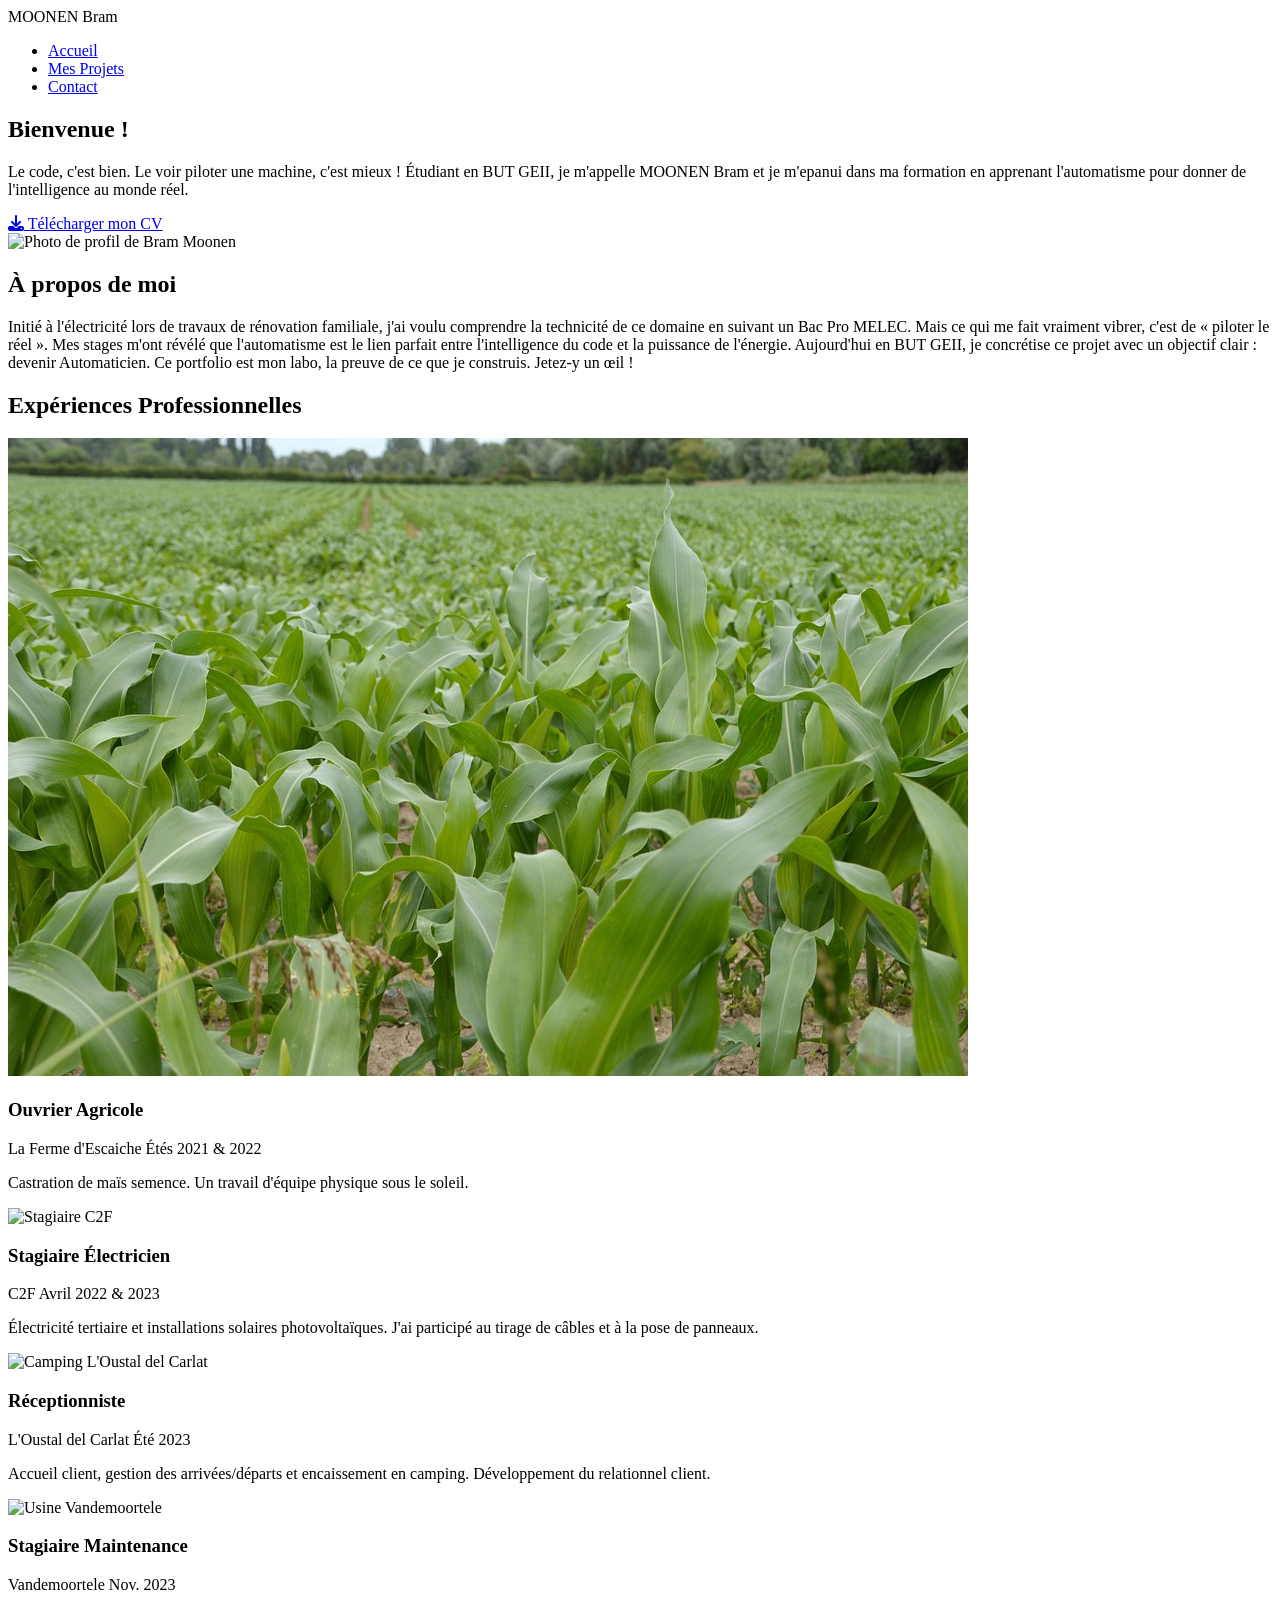
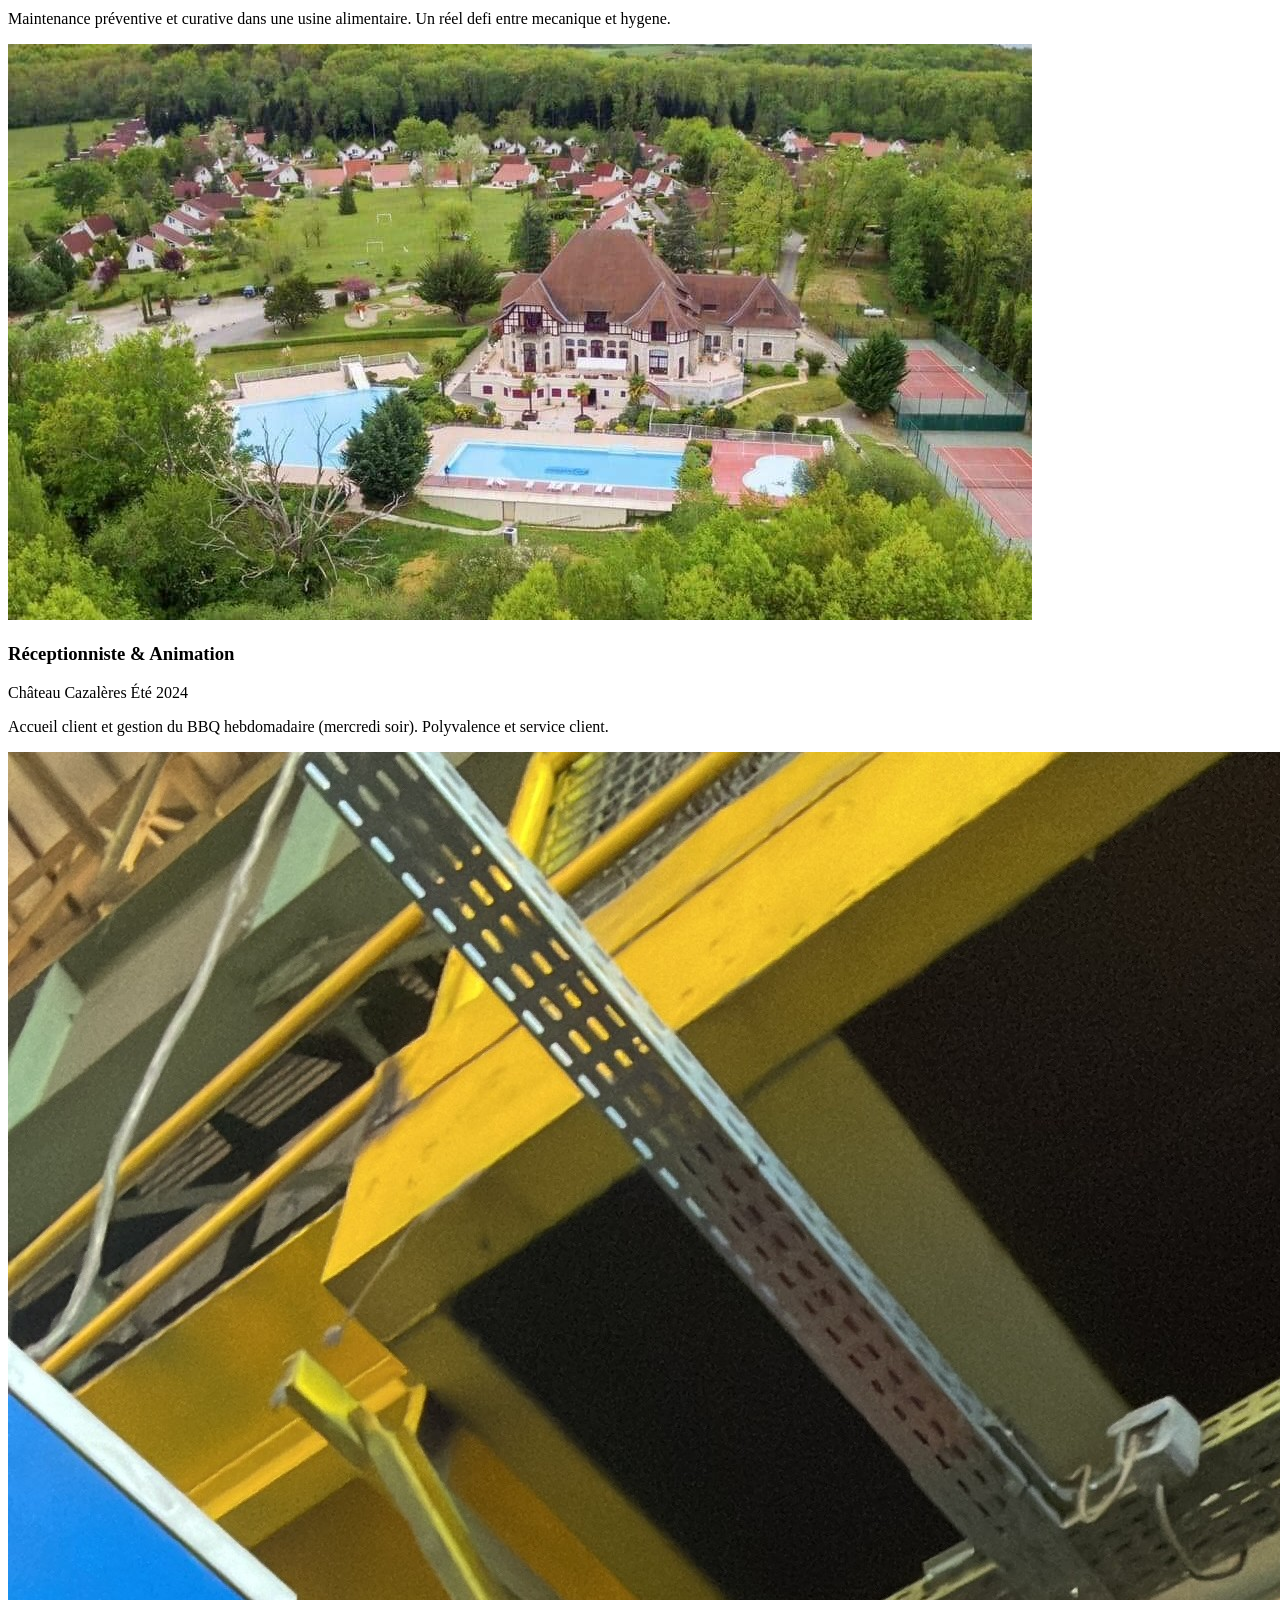
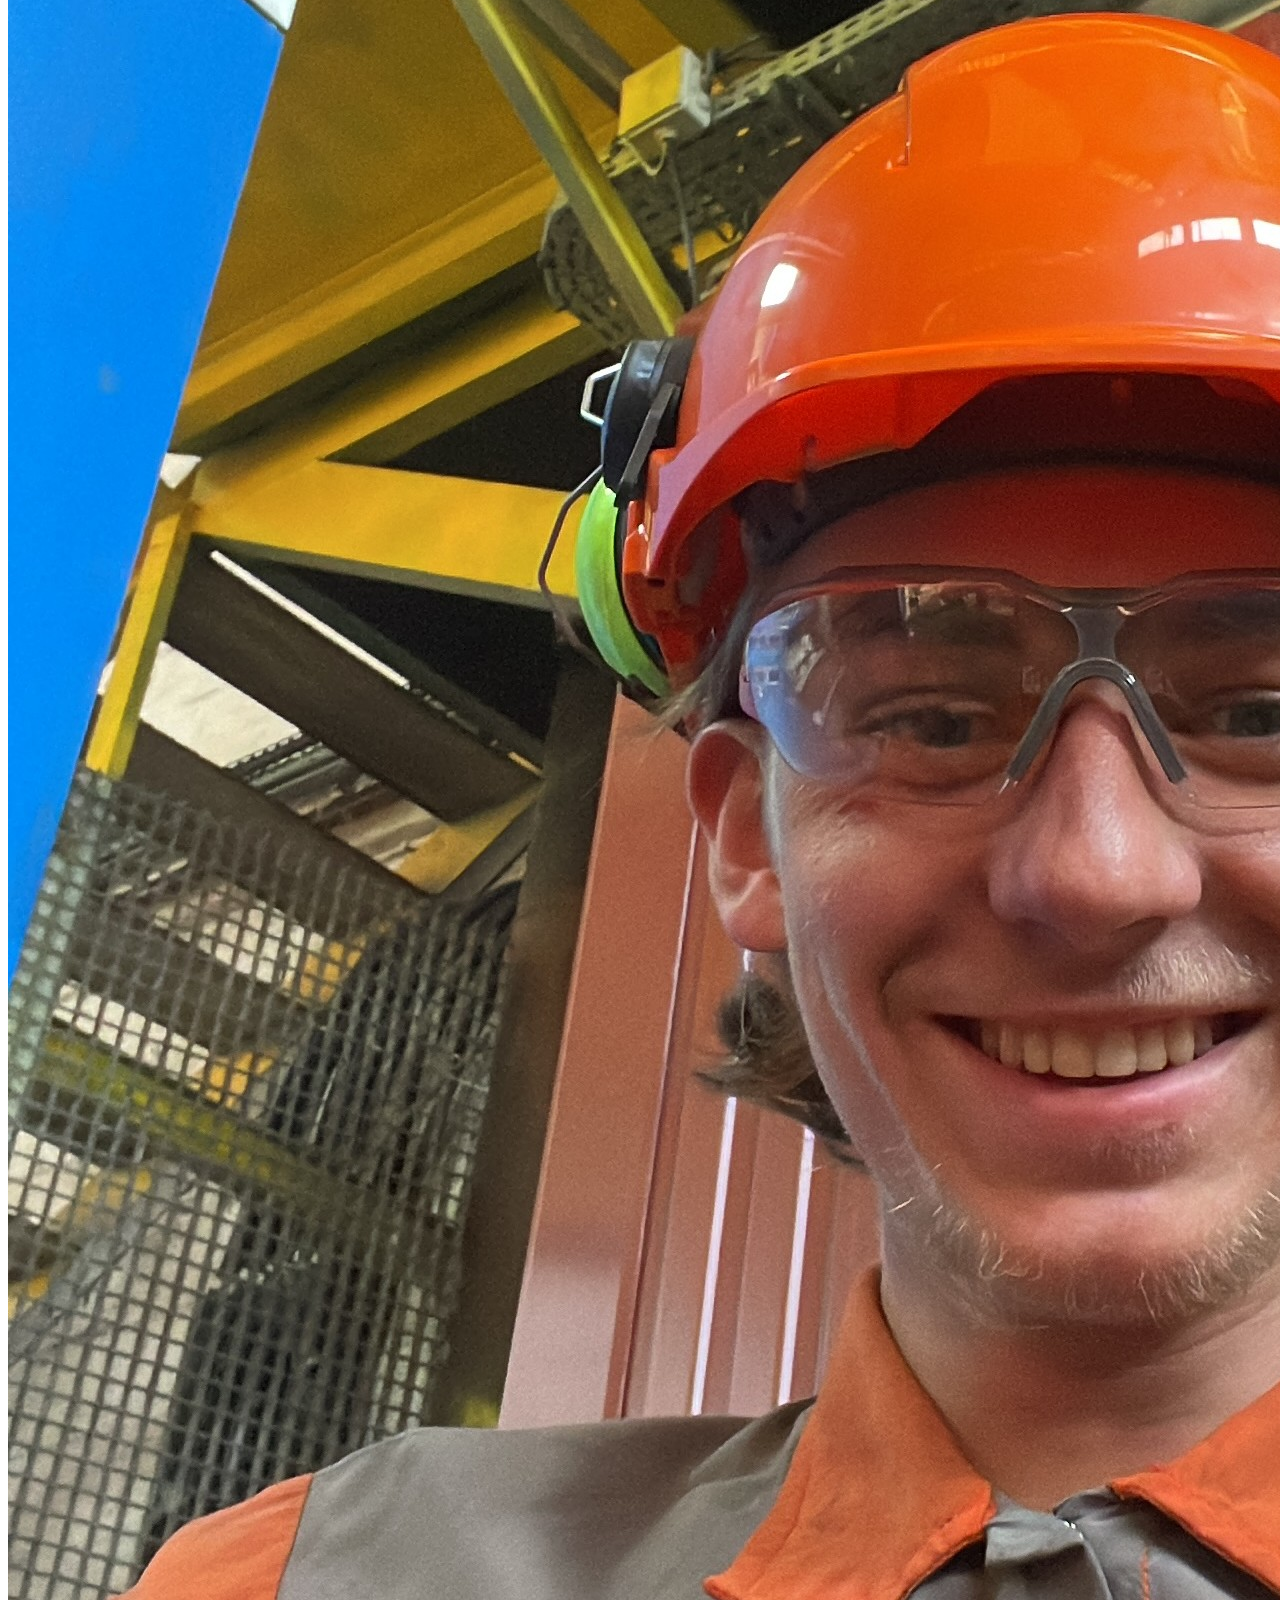
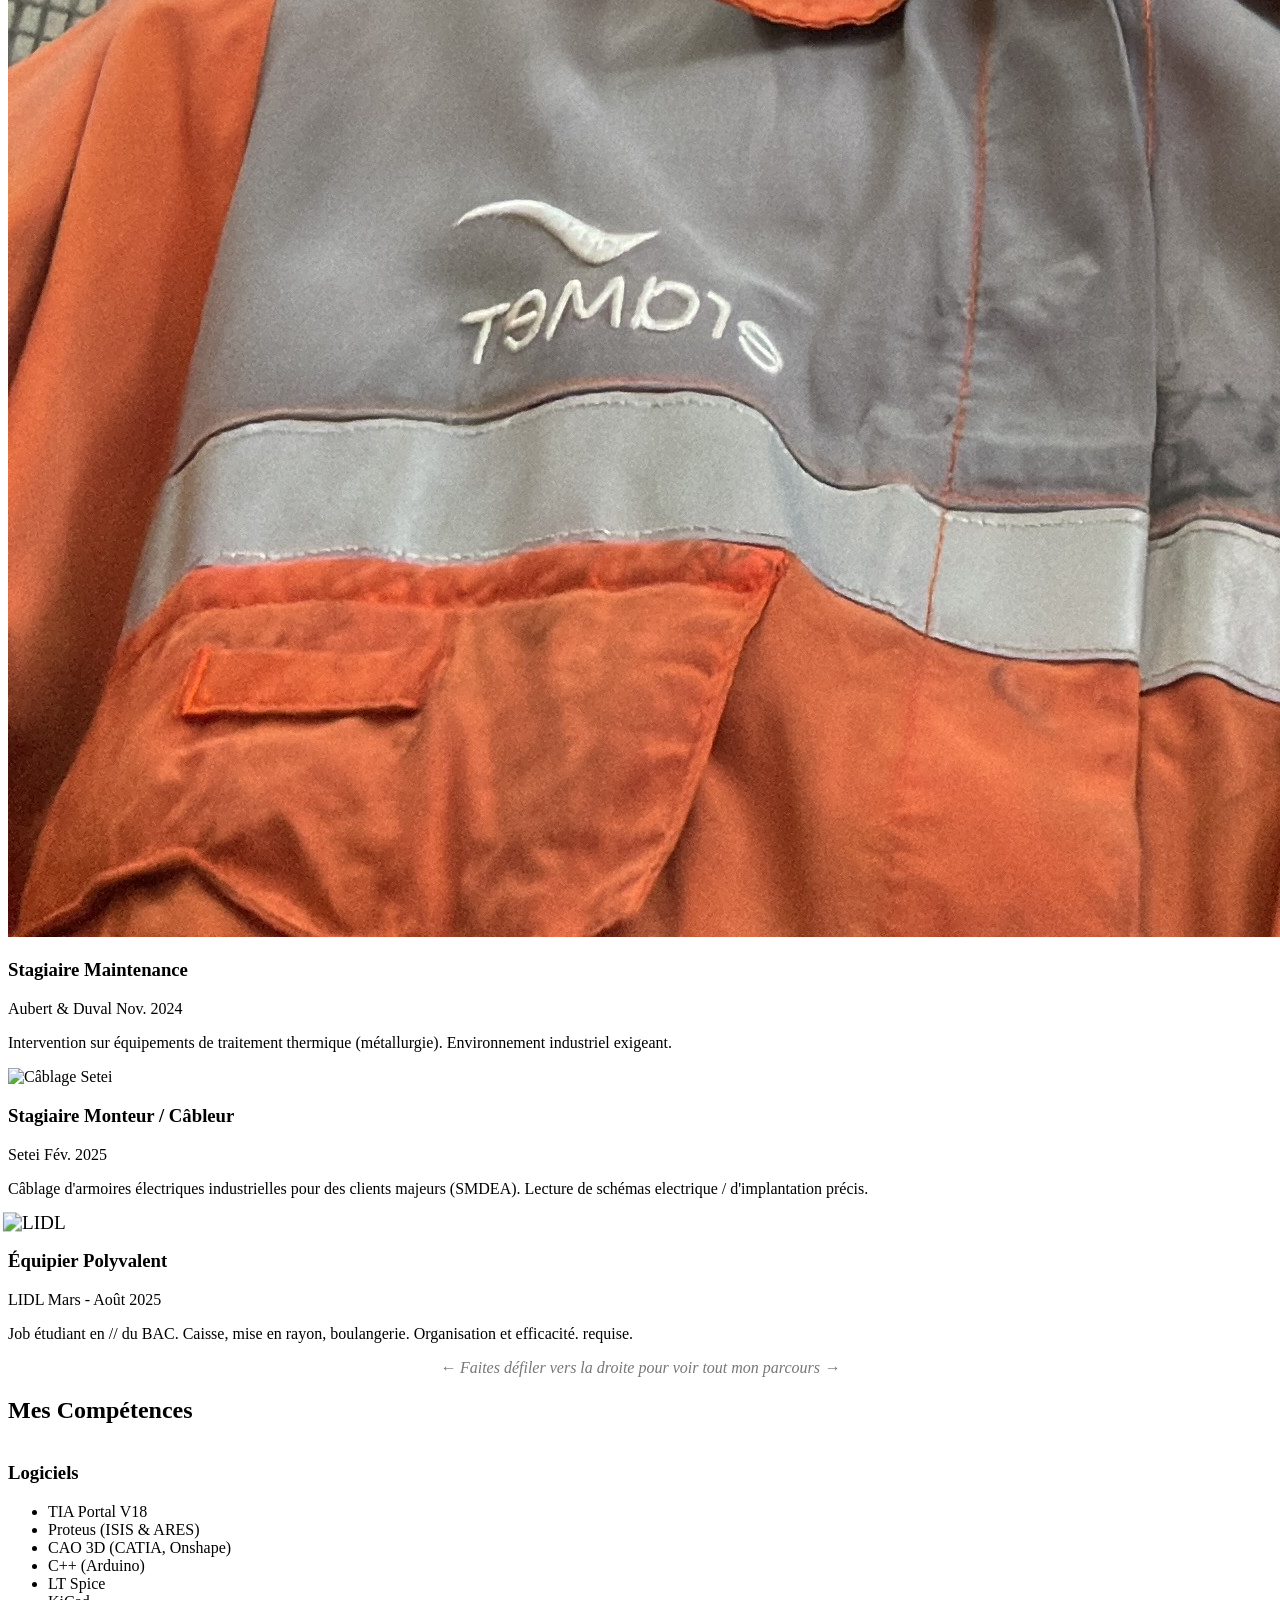
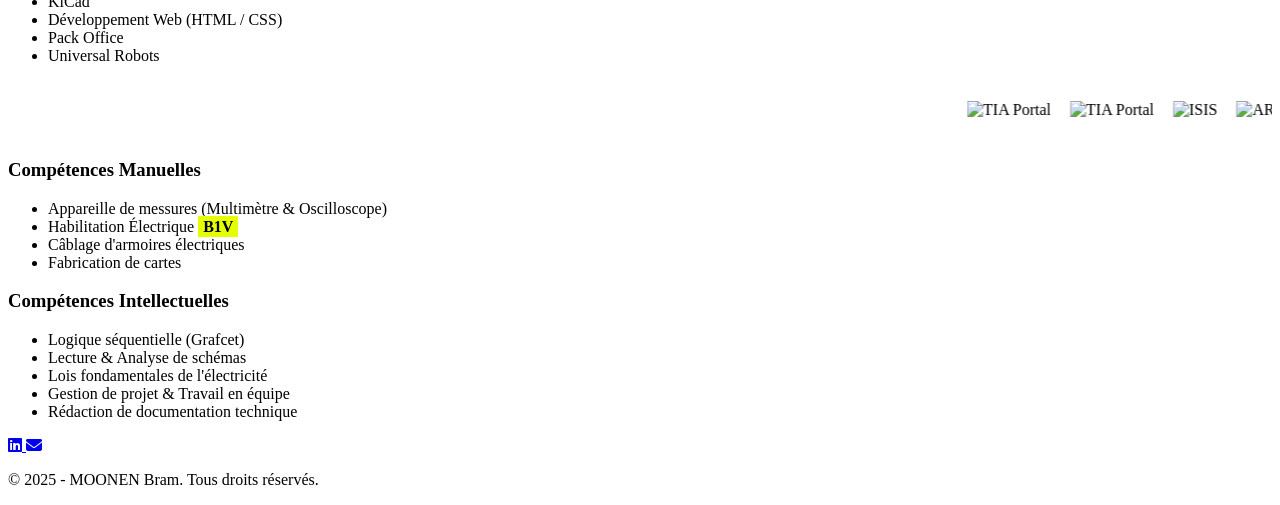
==== index.html @ 07818b2e "Add files via upload" ====
<!DOCTYPE html>
<html lang="fr">

<head>
    <meta charset="UTF-8">
    <meta name="viewport" content="width=device-width, initial-scale=1.0">
    <title>Mon Portfolio - MOONEN Bram</title>
    <link rel="stylesheet" href="style.css">
    <link rel="preconnect" href="https://fonts.googleapis.com">
    <link rel="stylesheet" href="https://cdnjs.cloudflare.com/ajax/libs/font-awesome/6.5.1/css/all.min.css">
    <link rel="preconnect" href="https://fonts.gstatic.com" crossorigin>
    <link href="https://fonts.googleapis.com/css2?family=Roboto:wght@400;700&display=swap" rel="stylesheet">

</head>

<body class="homepage">
    <div id="intro-overlay">
        <div class="intro-text">
            <span class="nom">
                <span style="--i:1">M</span><span style="--i:2">O</span><span style="--i:3">O</span><span
                    style="--i:4">N</span><span style="--i:5">E</span><span style="--i:6">N</span>
            </span>
            <span class="prenom">Bram</span>
        </div>
    </div>

    <script>
        if (sessionStorage.getItem('introPlayed')) {
            document.getElementById('intro-overlay').style.display = 'none';
        } else {
            sessionStorage.setItem('introPlayed', 'true');
        }
    </script>

    <header>
        <nav>
            <ul>
                <li><a href="index.html">Accueil</a></li>
                <li><a href="projets.html">Mes Projets</a></li>
                <li><a href="contact.html">Contact</a></li>
            </ul>
        </nav>
    </header>

    <main>
        <section id="accueil">
            <div class="accueil-texte">

            </div>
            <h1>Bienvenue !</h1>
            <p>Le code, c'est bien. Le voir piloter une machine, c'est mieux ! Étudiant en BUT GEII, je m'appelle MOONEN
                Bram et je m'epanui dans ma formation en apprenant l'automatisme pour donner de l'intelligence au
                monde réel.</p>

            <!-- BOUTON CV -->
            <a href="CV Moonen Bram.pdf" target="_blank" class="bouton-cta" style="margin-top: 20px;">
                <i class="fa-solid fa-download"></i> Télécharger mon CV
            </a>
            </div>
            <div class="accueil-photo"> <img src="PP-CLEAN.JPG" alt="Photo de profil de Bram Moonen">
            </div>
        </section>
    </main>
    <main>
        <section id="a-propos">
            <h2>À propos de moi</h2>
            <p>Initié à l'électricité lors de travaux de rénovation familiale, j'ai voulu comprendre la technicité de ce
                domaine en suivant un Bac Pro MELEC. Mais ce qui me fait vraiment vibrer, c'est de « piloter le réel ».
                Mes stages m'ont révélé que l'automatisme est le lien parfait entre l'intelligence du code et la
                puissance de l'énergie. Aujourd'hui en BUT GEII, je concrétise ce projet avec un objectif clair :
                devenir Automaticien. Ce portfolio est mon labo, la preuve de ce que je construis. Jetez-y un œil !</p>

            </div>
        </section>
    </main>
    <main>

        <section id="experiences">
            <h2>Expériences Professionnelles</h2>
            <div class="timeline-container">

                <!-- 2. Ferme d'Escaiche (2022 & 2023) -->
                <div class="timeline-card">
                    <img src="CHAMPS.jpg" alt="Champs de maïs Ferme d'Escaiche" class="card-img">
                    <div class="card-content">
                        <h3>Ouvrier Agricole</h3>
                        <span class="company">La Ferme d'Escaiche</span>
                        <span class="date">Étés 2021 & 2022</span>
                        <p>Castration de maïs semence. Un travail d'équipe physique sous le soleil.</p>
                    </div>
                </div>
                <!-- 1. C2F (2022 & 2023) -->
                <div class="timeline-card">
                    <img src="iloveimg-converted/C2F.jpg" alt="Stagiaire C2F" class="card-img"
                        style="object-position: center 25%;">
                    <div class="card-content">
                        <h3>Stagiaire Électricien</h3>
                        <span class="company">C2F</span>
                        <span class="date">Avril 2022 & 2023</span>
                        <p>Électricité tertiaire et installations solaires photovoltaïques. J'ai participé au tirage de
                            câbles et à la pose de panneaux.</p>
                    </div>
                </div>

                <!-- 3. L'Oustal del Carlat (2023) -->
                <div class="timeline-card">
                    <img src="L'OUSTAL.jpg" alt="Camping L'Oustal del Carlat" class="card-img">
                    <div class="card-content">
                        <h3>Réceptionniste</h3>
                        <span class="company">L'Oustal del Carlat</span>
                        <span class="date">Été 2023</span>
                        <p>Accueil client, gestion des arrivées/départs et encaissement en camping. Développement du
                            relationnel client.</p>
                    </div>
                </div>

                <!-- 4. Vandemoortele (2023) -->
                <div class="timeline-card">
                    <img src="iloveimg-converted/VANDEMOORTELE.jpg" alt="Usine Vandemoortele" class="card-img">
                    <div class="card-content">
                        <h3>Stagiaire Maintenance</h3>
                        <span class="company">Vandemoortele</span>
                        <span class="date">Nov. 2023</span>
                        <p>Maintenance préventive et curative dans une usine alimentaire. Un réel defi entre mecanique
                            et hygene.</p>
                    </div>
                </div>

                <!-- 4b. Château Cazalères (2024) -->
                <div class="timeline-card">
                    <img src="CHATEAU.jpg" alt="Château Cazalères" class="card-img">
                    <div class="card-content">
                        <h3>Réceptionniste & Animation</h3>
                        <span class="company">Château Cazalères</span>
                        <span class="date">Été 2024</span>
                        <p>Accueil client et gestion du BBQ hebdomadaire (mercredi soir). Polyvalence et service client.
                        </p>
                    </div>
                </div>

                <!-- 5. Aubert & Duval (2024) -->
                <div class="timeline-card">
                    <img src="ad.jpg" alt="Aubert & Duval" class="card-img">
                    <div class="card-content">
                        <h3>Stagiaire Maintenance</h3>
                        <span class="company">Aubert & Duval</span>
                        <span class="date">Nov. 2024</span>
                        <p>Intervention sur équipements de traitement thermique (métallurgie). Environnement industriel
                            exigeant.</p>
                    </div>
                </div>

                <!-- 6. Setei (2025) -->
                <div class="timeline-card">
                    <img src="iloveimg-converted/SETEI.jpg" alt="Câblage Setei" class="card-img"
                        style="object-position: center 10%;">
                    <div class="card-content">
                        <h3>Stagiaire Monteur / Câbleur</h3>
                        <span class="company">Setei</span>
                        <span class="date">Fév. 2025</span>
                        <p>Câblage d'armoires électriques industrielles pour des clients majeurs (SMDEA). Lecture de
                            schémas electrique / d'implantation précis.</p>
                    </div>
                </div>

                <!-- 7. LIDL (2025) -->
                <div class="timeline-card">
                    <img src="lidl.jpg" alt="LIDL" class="card-img"
                        style="object-fit: contain; transform: scale(1.2); background-color: #fff;">
                    <div class="card-content">
                        <h3>Équipier Polyvalent</h3>
                        <span class="company">LIDL</span>
                        <span class="date">Mars - Août 2025</span>
                        <p>Job étudiant en // du BAC. Caisse, mise en rayon, boulangerie. Organisation et efficacité.
                            requise.</p>
                    </div>
                </div>

            </div>
            <p style="text-align: center; margin-top: 10px; font-style: italic; color: #777;">&larr; Faites défiler vers
                la droite pour voir tout mon parcours &rarr;</p>
        </section>

        <section id="competences">
            <h2>Mes Compétences</h2>

            <div class="competences-container">

                <div class="categorie-competence" style="overflow: hidden;">
                    <h3>Logiciels</h3>
                    <ul class="logiciel-list">
                        <li>TIA Portal V18</li>
                        <li>Proteus (ISIS & ARES)</li>
                        <li>CAO 3D (CATIA, Onshape)</li>
                        <li>C++ (Arduino)</li>
                        <li>LT Spice</li>
                        <li>KiCad</li>
                        <li>Développement Web (HTML / CSS)</li>
                        <li>Pack Office</li>
                        <li>Universal Robots</li>
                    </ul>

                    <!-- Le petit côté folie des années 2000 ! -->
                    <marquee behavior="alternate" scrollamount="3" style="margin-top: 20px; white-space: nowrap;">
                        <img src="logo-tia.png" alt="TIA Portal"
                            style="height: 35px; margin-right: 15px; display: inline-block; vertical-align: middle;">
                        <img src="logo-tia1.png" alt="TIA Portal"
                            style="height: 35px; margin-right: 15px; display: inline-block; vertical-align: middle;">
                        <img src="logo-isis.png" alt="ISIS"
                            style="height: 35px; margin-right: 15px; display: inline-block; vertical-align: middle;">
                        <img src="logo-ares.png" alt="ARES"
                            style="height: 35px; margin-right: 15px; display: inline-block; vertical-align: middle;">
                        <img src="logo-catia.png" alt="CATIA"
                            style="height: 35px; margin-right: 15px; display: inline-block; vertical-align: middle;">
                        <img src="logo-onshape.png" alt="Onshape"
                            style="height: 35px; margin-right: 15px; display: inline-block; vertical-align: middle;">
                        <img src="logo-arduino.png" alt="Arduino"
                            style="height: 35px; margin-right: 15px; display: inline-block; vertical-align: middle;">
                        <img src="logo-ltspice.png" alt="LT Spice"
                            style="height: 35px; margin-right: 15px; display: inline-block; vertical-align: middle;">
                        <img src="logo-kicad.png" alt="KiCad"
                            style="height: 35px; margin-right: 15px; display: inline-block; vertical-align: middle;">
                        <img src="logo-html.png" alt="HTML/CSS"
                            style="height: 35px; margin-right: 15px; display: inline-block; vertical-align: middle;">
                        <img src="logo-office.png" alt="Office 365"
                            style="height: 35px; margin-right: 15px; display: inline-block; vertical-align: middle;">
                    </marquee>
                </div>

                <div class="categorie-competence">
                    <h3>Compétences Manuelles</h3>
                    <ul>
                        <li>Appareille de messures (Multimètre & Oscilloscope)</strong></li>
                        <li>Habilitation Électrique <span
                                style="background-color: #e5ff00; padding: 2px 5px; font-weight: bold; color: black;">B1V</span>
                        </li>
                        <li>Câblage d'armoires électriques</li>
                        <li>Fabrication de cartes</li>
                    </ul>
                </div>

                <div class="categorie-competence">
                    <h3>Compétences Intellectuelles</h3>
                    <ul>
                        <li>Logique séquentielle (Grafcet)</li>
                        <li>Lecture & Analyse de schémas</li>
                        <li>Lois fondamentales de l'électricité</li>
                        <li>Gestion de projet & Travail en équipe</li>
                        <li>Rédaction de documentation technique</li>
                    </ul>
                </div>

            </div>
        </section>
    </main>

    <footer>
        <div class="footer-social">
            <a href="https://www.linkedin.com/in/bram-moonen-433009344" target="_blank" class="social-icon">
                <i class="fa-brands fa-linkedin"></i>
            </a>

            <a href="mailto:bram.mnn@gmail.com" class="social-icon">
                <i class="fa-solid fa-envelope"></i>
            </a>
        </div>

        <p>© 2025 - MOONEN Bram. Tous droits réservés.</p>
    </footer>



</body>

</html>
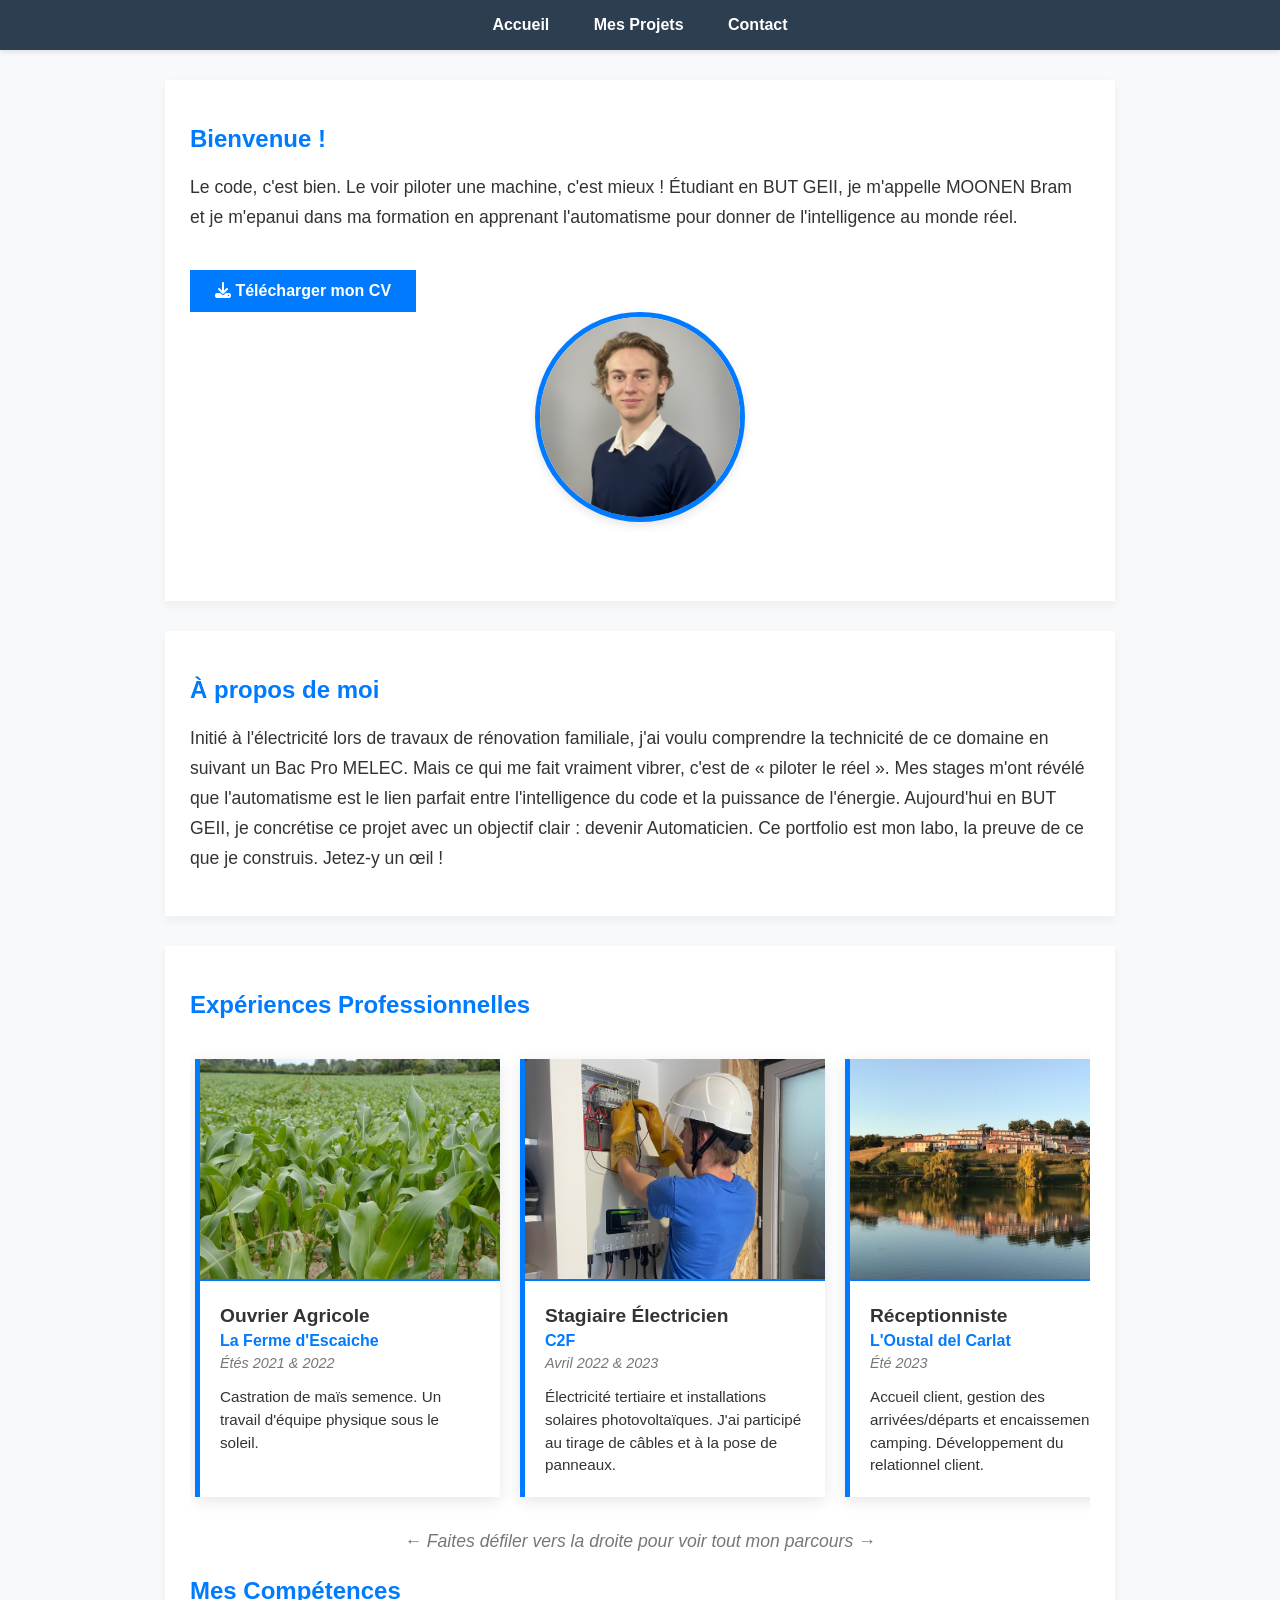
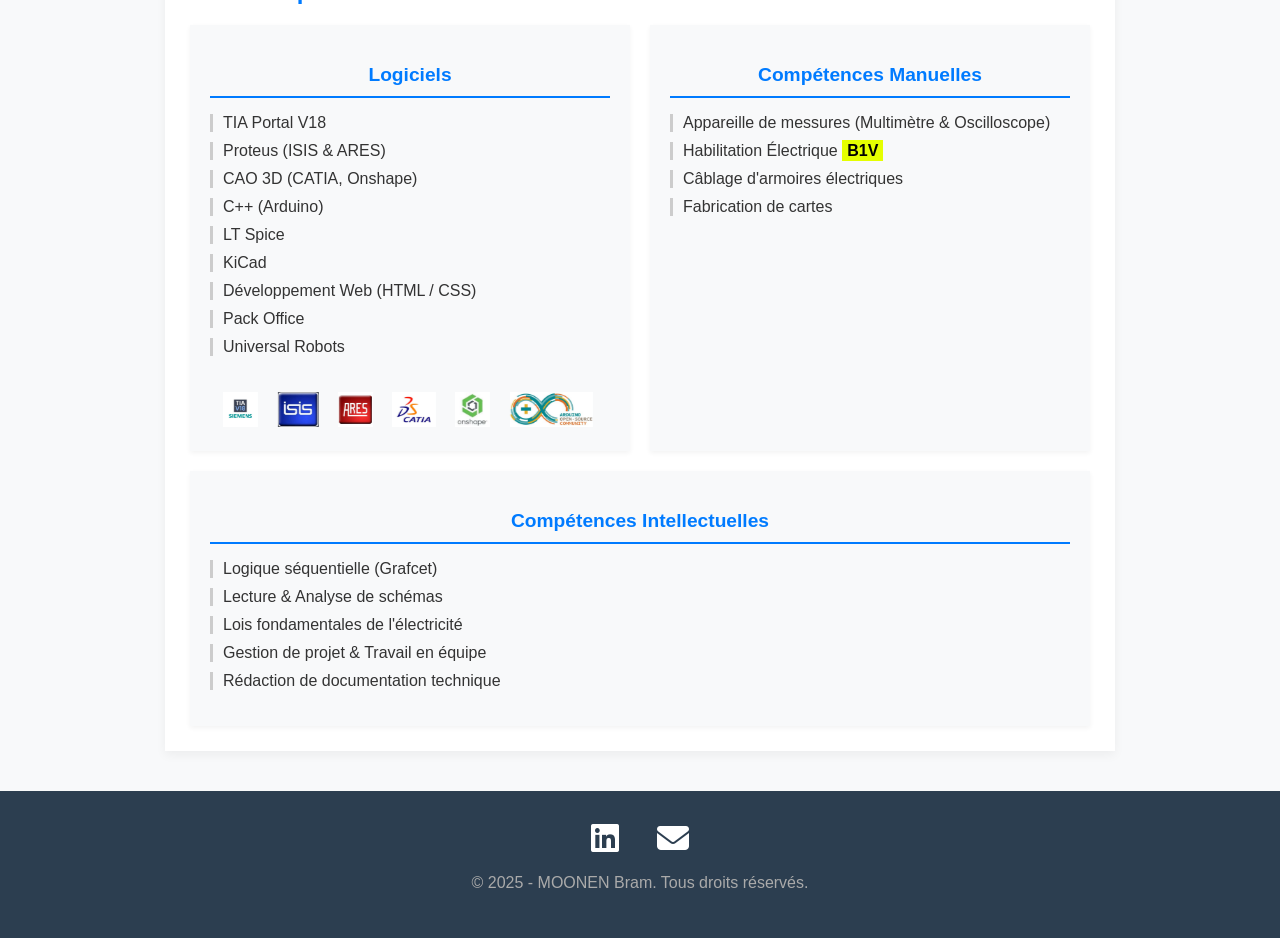
==== commit 686fb736: "Add files via upload" ====
--- a/index.html
+++ b/index.html
@@ -91,8 +91,7 @@
                 </div>
                 <!-- 1. C2F (2022 & 2023) -->
                 <div class="timeline-card">
-                    <img src="iloveimg-converted/C2F.jpg" alt="Stagiaire C2F" class="card-img"
-                        style="object-position: center 25%;">
+                    <img src="C2F.png" alt="Stagiaire C2F" class="card-img" style="object-position: center 25%;">
                     <div class="card-content">
                         <h3>Stagiaire Électricien</h3>
                         <span class="company">C2F</span>
@@ -116,7 +115,7 @@
 
                 <!-- 4. Vandemoortele (2023) -->
                 <div class="timeline-card">
-                    <img src="iloveimg-converted/VANDEMOORTELE.jpg" alt="Usine Vandemoortele" class="card-img">
+                    <img src="VANDEMOORTELE.png" alt="Usine Vandemoortele" class="card-img">
                     <div class="card-content">
                         <h3>Stagiaire Maintenance</h3>
                         <span class="company">Vandemoortele</span>
@@ -152,8 +151,7 @@
 
                 <!-- 6. Setei (2025) -->
                 <div class="timeline-card">
-                    <img src="iloveimg-converted/SETEI.jpg" alt="Câblage Setei" class="card-img"
-                        style="object-position: center 10%;">
+                    <img src="SETEI.png" alt="Câblage Setei" class="card-img" style="object-position: center 10%;">
                     <div class="card-content">
                         <h3>Stagiaire Monteur / Câbleur</h3>
                         <span class="company">Setei</span>
--- a/style.css
+++ b/style.css
@@ -0,0 +1,686 @@
+/* ==================================
+   STYLE.CSS - VERSION COMPLÈTE
+   ================================== */
+
+/* ==================================
+   1. VARIABLES (Tes choix de design)
+   ================================== */
+:root {
+    /* Tu peux changer ces couleurs quand tu veux ! */
+    --couleur-principale: #007bff;
+    /* Un bleu "tech" (pour les titres, boutons) */
+    --couleur-secondaire: #2c3e50;
+    /* Un bleu-nuit/gris (pour la barre nav) */
+
+    /* C'est ça, tes "rectangles de contraste" ! */
+    --couleur-fond: #f8f9fa;
+    /* FOND DE LA PAGE (ton "blanc clair") */
+    --couleur-fond-contenu: #ffffff;
+    /* FOND DU CONTENU (ton "blanc foncé"/rectangle) */
+
+    --couleur-texte: #333333;
+    /* Texte principal (sombre) */
+    --couleur-texte-inverse: #ffffff;
+    /* Texte sur les fonds foncés (blanc) */
+
+    /* Ta police arrondie */
+    --police-principale: 'Nunito', sans-serif;
+}
+
+/* --- DARK MODE --- */
+[data-theme="dark"] {
+    --couleur-secondaire: #1a252f;
+    --couleur-fond: #121212;
+    --couleur-fond-contenu: #1e1e1e;
+    --couleur-texte: #e0e0e0;
+}
+
+/* Bouton Dark Mode */
+#theme-toggle {
+    position: fixed;
+    top: 20px;
+    right: 20px;
+    z-index: 10000;
+    background-color: var(--couleur-secondaire);
+    color: var(--couleur-texte-inverse);
+    border: none;
+    border-radius: 0;
+    width: 50px;
+    height: 50px;
+    cursor: pointer;
+    box-shadow: 0 2px 10px rgba(0, 0, 0, 0.3);
+    font-size: 1.5rem;
+    display: flex;
+    align-items: center;
+    justify-content: center;
+    transition: all 0.3s ease;
+
+    /* Animation d'apparition retardée (après l'intro) */
+    opacity: 0;
+    animation: fadeInButton 0.5s ease-out forwards;
+    animation-delay: 3.2s;
+    /* Apparaît après que l'écran soit monté */
+}
+
+@keyframes fadeInButton {
+    to {
+        opacity: 1;
+    }
+}
+
+#theme-toggle:hover {
+    transform: scale(1.1);
+    background-color: var(--couleur-principale);
+}
+
+
+/* ==================================
+   2. STYLE GÉNÉRAL (Le look de base)
+   ================================== */
+body {
+    font-family: var(--police-principale);
+    margin: 0;
+    padding: 0;
+    background-color: var(--couleur-fond);
+    /* FOND GRIS CLAIR */
+    color: var(--couleur-texte);
+}
+
+h1,
+h2,
+h3 {
+    color: var(--couleur-principale);
+    /* Titres en couleur principale */
+}
+
+/* ==================================
+   3. HEADER ET NAVIGATION (Ta "barre du milieu")
+   ================================== */
+header {
+    background-color: var(--couleur-secondaire);
+    color: var(--couleur-texte-inverse);
+    padding: 1rem 0;
+    /* Espace en haut/bas de la barre */
+    box-shadow: 0 2px 5px rgba(0, 0, 0, 0.1);
+    /* Petite ombre sous la barre */
+}
+
+nav ul {
+    list-style: none;
+    /* Enlève les puces */
+    padding: 0;
+    margin: 0;
+    text-align: center;
+    /* <<< C'EST ÇA QUI CENTRE TES LIENS ! */
+}
+
+nav ul li {
+    display: inline;
+    /* Met les liens sur la même ligne */
+    margin: 0 20px;
+    /* Espace entre les liens */
+}
+
+nav ul li a {
+    color: var(--couleur-texte-inverse);
+    text-decoration: none;
+    /* Enlève le soulignement */
+    font-weight: bold;
+    transition: color 0.3s ease;
+    /* Effet doux au survol */
+}
+
+/* Effet au survol des liens */
+nav ul li a:hover {
+    color: var(--couleur-principale);
+    /* Le lien devient bleu au survol */
+}
+
+
+/* ==================================
+   4. LE CONTENU (Ton "rectangle blanc")
+   ================================== */
+main {
+    /* C'est ton "rectangle" blanc ! */
+    display: block;
+    max-width: 900px;
+    /* Largeur max du contenu */
+
+    /* 'auto' à gauche/droite le centre sur la page */
+    margin: 30px auto;
+    /* 30px d'espace en haut/bas */
+
+    padding: 25px;
+    /* Espace À L'INTÉRIEUR du rectangle */
+    background-color: var(--couleur-fond-contenu);
+    /* FOND BLANC */
+    border-radius: 0;
+    /* Coins arrondis supprimés */
+    box-shadow: 0 4px 10px rgba(0, 0, 0, 0.05);
+    /* Ombre très légère */
+}
+
+/* Améliore la lisibilité des paragraphes dans le rectangle */
+main p {
+    line-height: 1.7;
+    /* Espace entre les lignes (très important !) */
+    font-size: 1.1rem;
+    /* Texte un peu plus grand */
+}
+
+/* ==================================
+   5. BOUTON "PEPS" (Call To Action)
+   ================================== */
+.bouton-cta {
+    display: inline-block;
+    background-color: var(--couleur-principale);
+    color: var(--couleur-texte-inverse);
+    padding: 12px 25px;
+    border-radius: 0;
+    /* Le look carrée */
+    text-decoration: none;
+    font-weight: bold;
+    font-family: var(--police-principale);
+    transition: all 0.3s ease;
+    /* Transition douce sur tout */
+    margin-top: 15px;
+    /* Espace au-dessus du bouton */
+}
+
+.bouton-cta:hover {
+    background-color: var(--couleur-secondaire);
+    /* Change de couleur au survol */
+    transform: translateY(-2px);
+    /* Petit effet de "soulèvement" */
+}
+
+/* ==================================
+   6. PIED DE PAGE (Footer)
+   ================================== */
+footer {
+    text-align: center;
+    padding: 20px;
+    color: #777;
+    /* Couleur discrète */
+    margin-top: 30px;
+}
+
+/* ==================================
+   9. PAGE CONTACT (Formulaire)
+   ================================== */
+
+/* On centre la section sur la page */
+#contact-form {
+    max-width: 700px;
+    margin: 0 auto;
+    /* Centre horizontalement */
+}
+
+/* On centre les titres */
+#contact-form h2,
+#contact-form p {
+    text-align: center;
+    margin-bottom: 25px;
+}
+
+/* Chaque "bloc" (label + input) */
+.form-groupe {
+    margin-bottom: 20px;
+}
+
+.form-groupe label {
+    display: block;
+    /* Le label prend toute la largeur */
+    margin-bottom: 8px;
+    font-weight: bold;
+    color: var(--couleur-secondaire);
+}
+
+/* Style pour les champs de texte et le grand message */
+.form-groupe input[type="text"],
+.form-groupe input[type="email"],
+.form-groupe textarea {
+    width: 100%;
+    padding: 12px;
+    border: 1px solid #ccc;
+    border-radius: 0;
+    /* Coins angles droits */
+    font-family: var(--police-principale);
+    /* Ta police Nunito */
+    font-size: 1rem;
+
+    /* Petite astuce pour que le padding ne casse pas la largeur */
+    box-sizing: border-box;
+}
+
+/* Le bouton d'envoi */
+.form-groupe button {
+    border: none;
+    /* Le bouton n'a pas besoin de bordure */
+    cursor: pointer;
+    /* Montre une main au survol */
+}
+
+/* ==================================
+   10. FOOTER & ICÔNES SOCIALES
+   ================================== */
+
+footer {
+    text-align: center;
+    padding: 30px 20px;
+    background-color: var(--couleur-secondaire);
+    /* Fond sombre, comme le header */
+    color: #aaa;
+    /* Couleur du texte de copyright (gris clair) */
+    margin-top: 40px;
+}
+
+.footer-social {
+    margin-bottom: 15px;
+    /* Espace entre les icônes et le copyright */
+}
+
+/* Style de chaque icône */
+.social-icon {
+    margin: 0 15px;
+    /* Espace entre les icônes */
+    color: var(--couleur-texte-inverse);
+    /* Couleur de l'icône (blanc) */
+    text-decoration: none;
+    /* Enlève le soulignement */
+    font-size: 2rem;
+    /* Augmente la taille de l'icône (2rem = 2x la taille normale) */
+
+    transition: color 0.3s ease;
+    /* Effet de transition doux */
+}
+
+/* Effet au survol */
+.social-icon:hover {
+    color: var(--couleur-principale);
+    /* Change en bleu au survol */
+}
+
+/* ==================================
+   11. SECTION ACCUEIL (Avec photo)
+   ================================== */
+
+#accueil {
+    /* Ajoute un peu de padding en bas pour aérer */
+    padding-bottom: 50px;
+}
+
+/* Conteneur principal pour le texte ET la photo */
+.accueil-content {
+    display: flex;
+    /* Met le texte et la photo côte à côte */
+    align-items: center;
+    /* Centre verticalement les deux éléments */
+    justify-content: center;
+    /* Centre horizontalement l'ensemble */
+    gap: 40px;
+    /* Espace entre la photo et le texte */
+
+    max-width: 900px;
+    /* Limite la largeur du contenu */
+    margin: 0 auto;
+    /* Centre le conteneur */
+}
+
+/* La partie texte */
+.accueil-texte {
+    flex: 2;
+    /* Prend plus de place que la photo */
+    text-align: left;
+    /* Aligne le texte à gauche */
+}
+
+/* La partie photo */
+.accueil-photo {
+    flex: 1;
+    /* Prend une part de l'espace */
+    text-align: center;
+    /* Centre la photo si elle est plus petite */
+}
+
+.accueil-photo img {
+    width: 200px;
+    /* Taille fixe pour l'image (adapte si besoin) */
+    height: 200px;
+    /* Hauteur fixe */
+    border-radius: 50%;
+    /* Rendu arrondi (PP) */
+    object-fit: cover;
+    /* Recadre l'image pour qu'elle remplisse le carré */
+    border: 5px solid var(--couleur-principale);
+    /* Bordure colorée autour */
+    box-shadow: 0 4px 10px rgba(0, 0, 0, 0.1);
+    /* Petite ombre */
+}
+
+/* ==================================
+   12b. SECTION COMPETENCES
+   ================================== */
+.competences-container {
+    display: flex;
+    justify-content: space-between;
+    flex-wrap: wrap;
+    /* Pour que ça passe à la ligne sur mobile */
+    gap: 20px;
+    margin-top: 20px;
+}
+
+.categorie-competence {
+    flex: 1;
+    /* Chaque colonne prend la même largeur */
+    min-width: 250px;
+    /* Largeur minimum */
+    background-color: var(--couleur-fond);
+    /* Gris clair */
+    padding: 20px;
+    border-radius: 0;
+    box-shadow: 0 2px 5px rgba(0, 0, 0, 0.05);
+}
+
+.categorie-competence h3 {
+    text-align: center;
+    border-bottom: 2px solid var(--couleur-principale);
+    padding-bottom: 10px;
+    margin-bottom: 15px;
+    font-size: 1.2rem;
+}
+
+.categorie-competence ul {
+    list-style: none;
+    /* Pas de puces moches */
+    padding: 0;
+}
+
+.categorie-competence li {
+    margin-bottom: 10px;
+    padding-left: 10px;
+    border-left: 3px solid #ccc;
+    /* Petite barre grise à gauche */
+}
+
+/* ==================================
+   13. Responsive Design
+   ================================== */
+@media (max-width: 768px) {
+    .accueil-content {
+        flex-direction: column;
+        /* La photo passe au-dessus du texte */
+        text-align: center;
+        /* Centre tout le texte */
+    }
+
+    .accueil-texte,
+    .accueil-photo {
+        flex: none;
+        /* Enlève la flexibilité */
+        width: 100%;
+        /* Reprend toute la largeur */
+    }
+
+    .accueil-texte h1 {
+        margin-top: 20px;
+        /* Espace entre la photo et le titre */
+    }
+}
+
+/* ==================================
+   13. INTRO ANIMATION PRELOADER
+   ================================== */
+
+#intro-overlay {
+    position: fixed;
+    top: 0;
+    left: 0;
+    width: 100%;
+    height: 100%;
+    background-color: var(--couleur-secondaire);
+    z-index: 9999;
+    /* Au-dessus de tout */
+    display: flex;
+    justify-content: center;
+    align-items: center;
+
+    /* Animation pour faire disparaître l'écran vers le haut */
+    animation: slideUp 1s ease-in-out forwards;
+    animation-delay: 2.5s;
+    /* Attend que le texte ait fini */
+}
+
+.intro-text {
+    text-align: center;
+    color: var(--couleur-texte-inverse);
+    font-family: var(--police-principale);
+    font-size: 4.5rem;
+    /* Gros texte */
+}
+
+.intro-text .nom {
+    display: block;
+    font-weight: 700;
+    letter-spacing: 5px;
+    text-transform: uppercase;
+}
+
+/* On cible maintenant chaque lettre individuelle (span) dans le nom */
+.intro-text .nom span {
+    display: inline-block;
+    /* Important pour que le transform fonctionne */
+    opacity: 0;
+    transform: translateY(20px);
+    animation: textReveal 0.5s ease-out forwards;
+    /* La propriété var(--i) permet de décaler chaque lettre */
+    animation-delay: calc(0.1s * var(--i) + 0.5s);
+}
+
+.intro-text .prenom {
+    display: block;
+    font-size: 1.5rem;
+    font-weight: 300;
+    margin-top: 10px;
+    color: #ffffff;
+    /* Blanc */
+
+    /* Animation du prénom */
+    opacity: 0;
+    transform: translateY(20px);
+    animation: textReveal 1s ease-out forwards;
+    animation-delay: 1.5s;
+    /* Arrive après que tout le nom soit affiché */
+}
+
+/* --- LES ANIMATIONS (Keyframes) --- */
+
+@keyframes textReveal {
+    to {
+        opacity: 1;
+        transform: translateY(0);
+    }
+}
+
+@keyframes slideUp {
+    to {
+        transform: translateY(-100%);
+        /* Monte tout l'écran */
+    }
+}
+
+/* ==================================
+   14. SECTION EXPERIENCES (TIMELINE)
+   ================================== */
+
+.timeline-container {
+    display: flex;
+    overflow-x: auto;
+    /* Active le défilement horizontal */
+    padding: 20px 5px;
+    /* Un peu d'espace pour l'ombre */
+    gap: 20px;
+    scroll-behavior: smooth;
+
+    /* Cache la barre de défilement (optionnel, plus joli) */
+    scrollbar-width: thin;
+    scrollbar-color: var(--couleur-principale) var(--couleur-fond);
+}
+
+/* Style de la barre de scroll pour Chrome/Safari */
+.timeline-container::-webkit-scrollbar {
+    height: 8px;
+}
+
+.timeline-container::-webkit-scrollbar-track {
+    background: #f1f1f1;
+}
+
+.timeline-container::-webkit-scrollbar-thumb {
+    background: var(--couleur-principale);
+    border-radius: 0;
+}
+
+.timeline-card {
+    min-width: 300px;
+    /* Largeur fixe pour chaque carte */
+    background-color: white;
+    border-radius: 0;
+    box-shadow: 0 4px 15px rgba(0, 0, 0, 0.1);
+    overflow: hidden;
+    /* Pour que l'image ne dépasse pas */
+    border-left: 5px solid var(--couleur-principale);
+    /* Petite touche de couleur */
+    transition: transform 0.3s ease;
+}
+
+.timeline-card:hover {
+    transform: translateY(-5px);
+    /* Monte un peu au survol */
+}
+
+.card-img-placeholder {
+    width: 100%;
+    height: 150px;
+    background-color: var(--couleur-secondaire);
+    color: white;
+    display: flex;
+    align-items: center;
+    justify-content: center;
+    font-weight: bold;
+    letter-spacing: 1px;
+    text-align: center;
+    font-size: 0.8rem;
+    padding: 10px;
+}
+
+.card-img {
+    width: 100%;
+    height: 220px;
+    object-fit: cover;
+    background-color: #eee;
+    /* Image zoomée intermédiare avec une nouvelle hauteur */
+    border-bottom: 2px solid var(--couleur-principale);
+}
+
+.card-content {
+    padding: 20px;
+}
+
+.timeline-card h3 {
+    margin: 0 0 5px 0;
+    font-size: 1.2rem;
+    color: var(--couleur-texte);
+}
+
+.timeline-card .company {
+    display: block;
+    font-weight: bold;
+    color: var(--couleur-principale);
+    margin-bottom: 5px;
+}
+
+.timeline-card .date {
+    display: block;
+    font-size: 0.9rem;
+    color: #777;
+    margin-bottom: 15px;
+    font-style: italic;
+}
+
+.timeline-card p {
+    font-size: 0.95rem;
+    line-height: 1.5;
+    margin: 0;
+}
+
+/* Le conteneur qui gère la grille */
+.grid-container {
+    display: grid;
+    /* Crée 2 colonnes de taille égale */
+    grid-template-columns: 1fr 1fr;
+    gap: 20px;
+    /* Espace entre les boutons */
+    max-width: 900px;
+    margin: 0 auto;
+    /* Centrer le bloc */
+}
+
+/* Le style des boutons (nettoyé pour éviter les répétitions) */
+.bouton-doc {
+    background-color: #4da6ff;
+    color: white;
+    padding: 15px 25px;
+    border-radius: 0;
+    text-decoration: none;
+    font-weight: bold;
+    display: flex;
+    align-items: center;
+    justify-content: center;
+    /* Centre le texte dans le bouton */
+    gap: 10px;
+    box-shadow: 0 4px 6px rgba(0, 0, 0, 0.1);
+    transition: transform 0.2s;
+}
+
+.bouton-doc:hover {
+    transform: translateY(-3px);
+    /* Petit effet de saut au survol */
+    background-color: #3395ff;
+}
+
+/* VERSION MOBILE : Si l'écran est petit, on passe à 1 colonne */
+@media (max-width: 768px) {
+    .grid-container {
+        grid-template-columns: 1fr;
+        /* 1 seule colonne sur téléphone */
+    }
+}
+
+/* ==================================
+   15. LOGOS DANS LA LISTE
+   ================================== */
+.logiciel-list li {
+    display: flex;
+    align-items: center;
+    /* Aligne le logo et le texte au centre */
+}
+
+.mini-logo {
+    height: 25px;
+    /* Petit logo */
+    width: auto;
+    object-fit: contain;
+    margin-right: 10px;
+    /* Espace entre le logo et le texte */
+    border-radius: 0;
+    background-color: white;
+    /* Pour les logos avec fond transparent (utile en dark mode) */
+    padding: 2px;
+}
+
+/* S'il y a plusieurs logos (ex: catia + onshape) */
+.mini-logo+.mini-logo {
+    margin-left: -5px;
+    /* Rapproche un peu les deux logos */
+}
